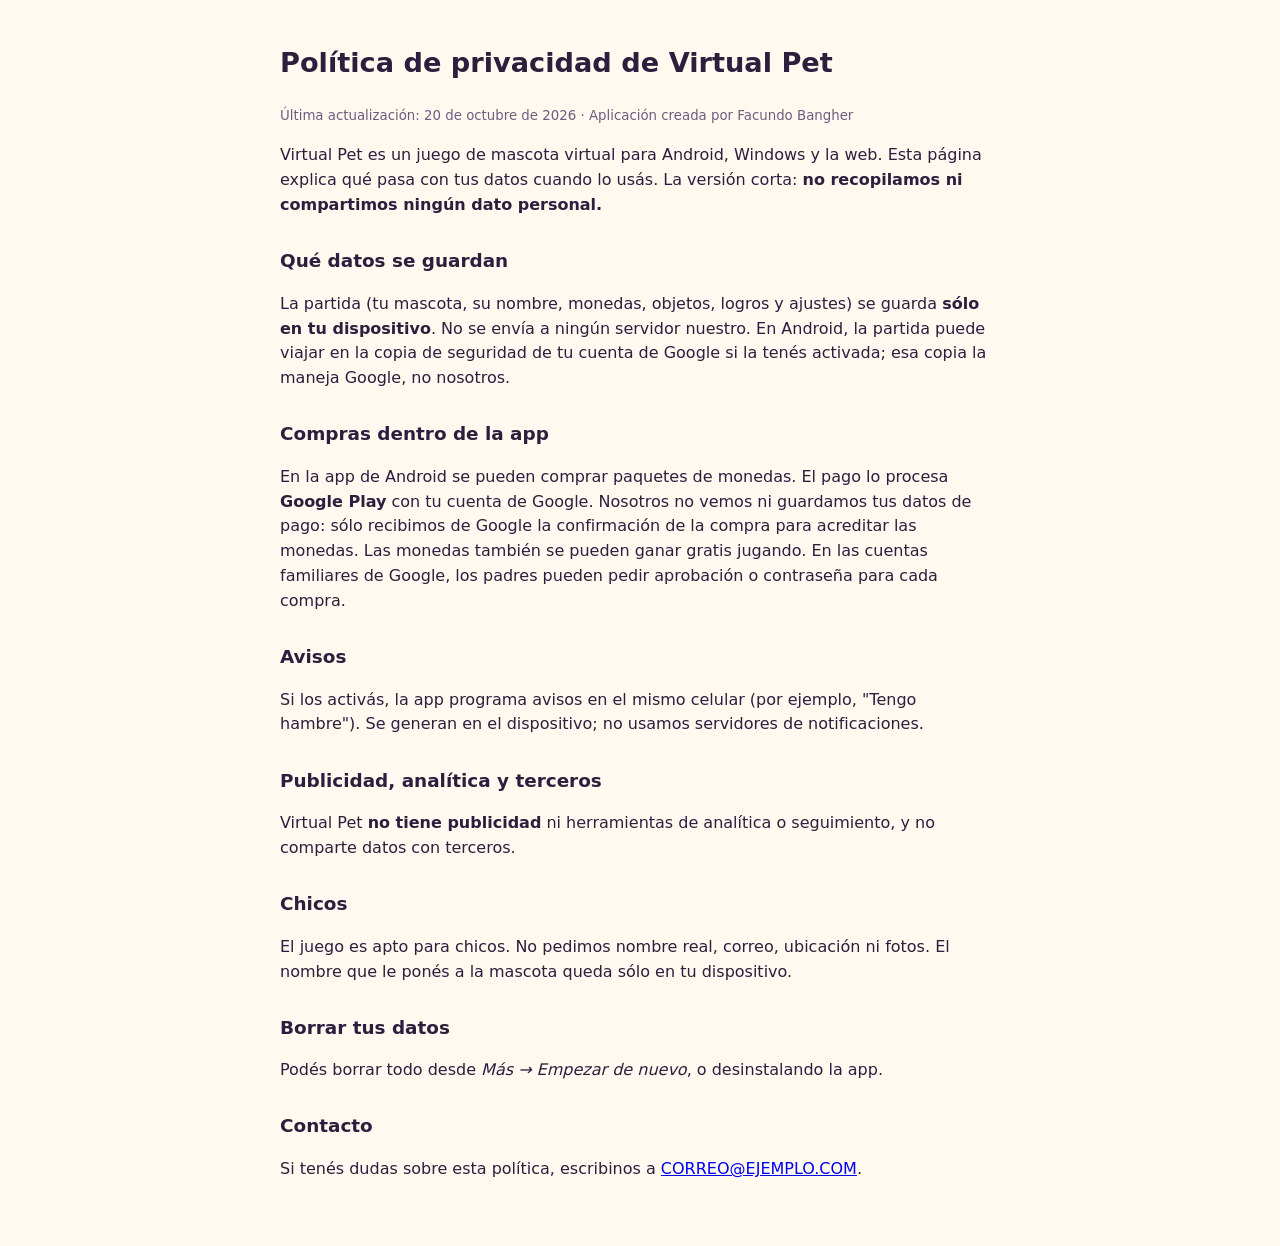
==== privacidad.html @ 1076bace "v1.8.0: menos batería, tienda con juegos y accesorios nuevos, botón atrás - Sin animaciones infinita" ====
<!doctype html>
<html lang="es"><head><meta charset="utf-8"><meta name="viewport" content="width=device-width, initial-scale=1">
<title>Virtual Pet — Política de privacidad</title>
<style>body{font-family:system-ui,-apple-system,'Segoe UI',sans-serif;max-width:720px;margin:0 auto;padding:24px 16px 48px;line-height:1.55;color:#2a1f3d;background:#fff9ef}h1{font-size:1.7rem}h2{font-size:1.15rem;margin-top:1.6em}small{color:#6b5f80}</style></head>
<body>
<h1>Política de privacidad de Virtual Pet</h1>
<p><small>Última actualización: 20 de octubre de 2026 · Aplicación creada por Facundo Bangher</small></p>
<p>Virtual Pet es un juego de mascota virtual para Android, Windows y la web. Esta página explica qué pasa con tus datos cuando lo usás. La versión corta: <b>no recopilamos ni compartimos ningún dato personal.</b></p>
<h2>Qué datos se guardan</h2>
<p>La partida (tu mascota, su nombre, monedas, objetos, logros y ajustes) se guarda <b>sólo en tu dispositivo</b>. No se envía a ningún servidor nuestro. En Android, la partida puede viajar en la copia de seguridad de tu cuenta de Google si la tenés activada; esa copia la maneja Google, no nosotros.</p>
<h2>Compras dentro de la app</h2>
<p>En la app de Android se pueden comprar paquetes de monedas. El pago lo procesa <b>Google Play</b> con tu cuenta de Google. Nosotros no vemos ni guardamos tus datos de pago: sólo recibimos de Google la confirmación de la compra para acreditar las monedas. Las monedas también se pueden ganar gratis jugando. En las cuentas familiares de Google, los padres pueden pedir aprobación o contraseña para cada compra.</p>
<h2>Avisos</h2>
<p>Si los activás, la app programa avisos en el mismo celular (por ejemplo, "Tengo hambre"). Se generan en el dispositivo; no usamos servidores de notificaciones.</p>
<h2>Publicidad, analítica y terceros</h2>
<p>Virtual Pet <b>no tiene publicidad</b> ni herramientas de analítica o seguimiento, y no comparte datos con terceros.</p>
<h2>Chicos</h2>
<p>El juego es apto para chicos. No pedimos nombre real, correo, ubicación ni fotos. El nombre que le ponés a la mascota queda sólo en tu dispositivo.</p>
<h2>Borrar tus datos</h2>
<p>Podés borrar todo desde <i>Más → Empezar de nuevo</i>, o desinstalando la app.</p>
<h2>Contacto</h2>
<p>Si tenés dudas sobre esta política, escribinos a <a href="mailto:CORREO@EJEMPLO.COM">CORREO@EJEMPLO.COM</a>.</p>
<!-- Antes de publicar: reemplazá CORREO@EJEMPLO.COM por el correo de contacto que pongas en Play Console. -->
</body></html>
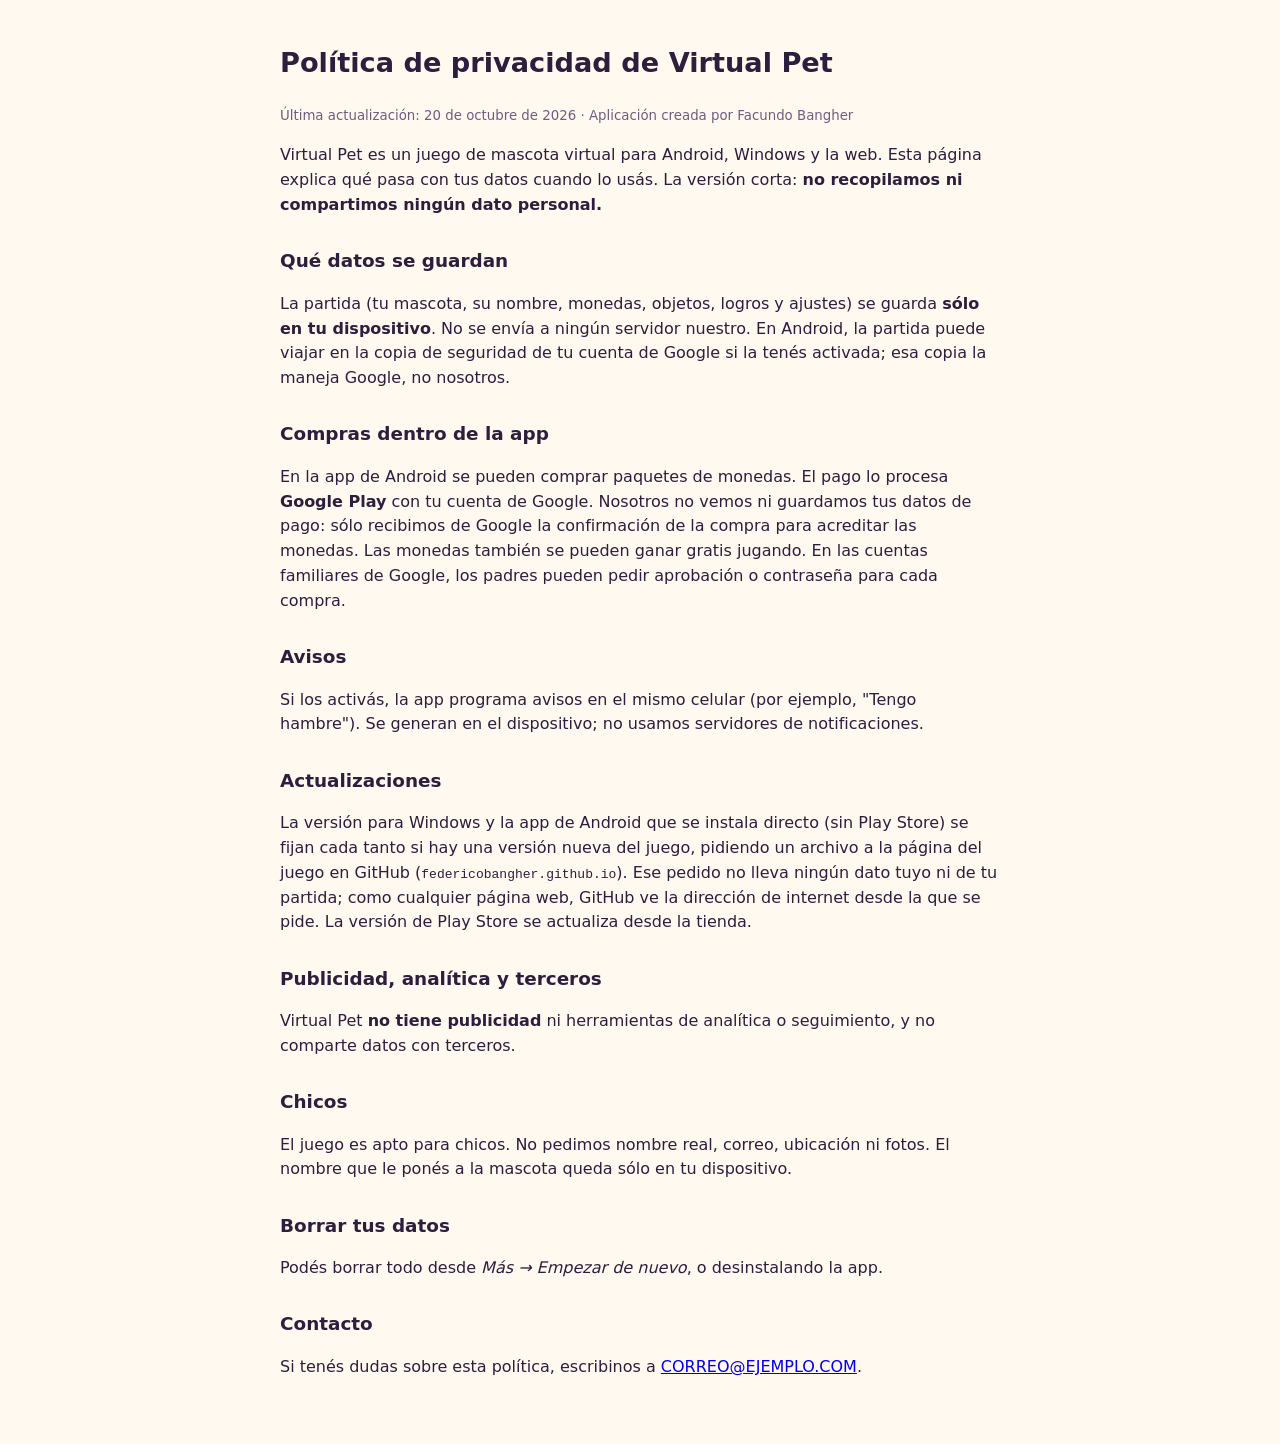
==== commit 270172a3: "Virtual Pet 2.0.1: Windows y el APK se actualizan solos - update.json: versión del juego y huella SH" ====
--- a/privacidad.html
+++ b/privacidad.html
@@ -12,6 +12,8 @@
 <p>En la app de Android se pueden comprar paquetes de monedas. El pago lo procesa <b>Google Play</b> con tu cuenta de Google. Nosotros no vemos ni guardamos tus datos de pago: sólo recibimos de Google la confirmación de la compra para acreditar las monedas. Las monedas también se pueden ganar gratis jugando. En las cuentas familiares de Google, los padres pueden pedir aprobación o contraseña para cada compra.</p>
 <h2>Avisos</h2>
 <p>Si los activás, la app programa avisos en el mismo celular (por ejemplo, "Tengo hambre"). Se generan en el dispositivo; no usamos servidores de notificaciones.</p>
+<h2>Actualizaciones</h2>
+<p>La versión para Windows y la app de Android que se instala directo (sin Play Store) se fijan cada tanto si hay una versión nueva del juego, pidiendo un archivo a la página del juego en GitHub (<code>federicobangher.github.io</code>). Ese pedido no lleva ningún dato tuyo ni de tu partida; como cualquier página web, GitHub ve la dirección de internet desde la que se pide. La versión de Play Store se actualiza desde la tienda.</p>
 <h2>Publicidad, analítica y terceros</h2>
 <p>Virtual Pet <b>no tiene publicidad</b> ni herramientas de analítica o seguimiento, y no comparte datos con terceros.</p>
 <h2>Chicos</h2>
